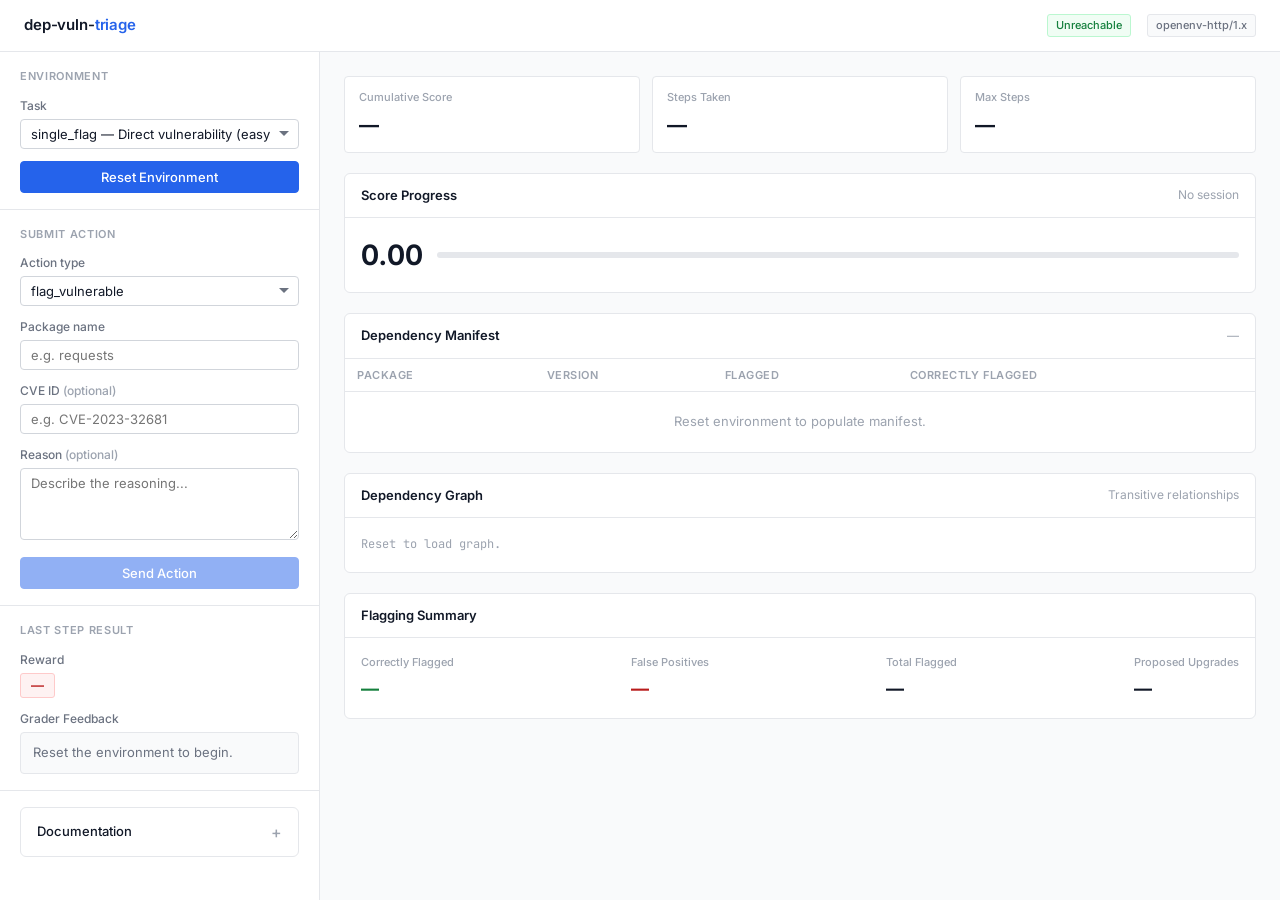
==== static/index.html @ 8ed57beb "feat: complete enterprise UI rebuild and clean routes" ====
<!DOCTYPE html>
<html lang="en">
<head>
  <meta charset="UTF-8" />
  <meta name="viewport" content="width=device-width, initial-scale=1.0" />
  <title>dep-vuln-triage | Dependency Vulnerability Triage</title>
  <meta name="description" content="Interactive dashboard for the dep-vuln-triage OpenEnv environment. Triage dependency vulnerabilities, trace transitive risks, and propose remediation plans." />
  <link rel="preconnect" href="https://fonts.googleapis.com" />
  <link href="https://fonts.googleapis.com/css2?family=Inter:wght@400;500;600;700&family=JetBrains+Mono:wght@400;500&display=swap" rel="stylesheet" />
  <link rel="stylesheet" href="/static/style.css" />
</head>
<body>

<header class="app-header">
  <div class="logo">dep-vuln-<span>triage</span></div>
  <div class="header-meta">
    <span class="badge ok" id="health-badge">Checking...</span>
    <span class="badge" id="env-badge">openenv-http/1.x</span>
  </div>
</header>

<div class="app-layout">

  <!-- Sidebar -->
  <aside class="sidebar">

    <div class="section">
      <div class="section-title">Environment</div>
      <div class="form-row">
        <label for="task-select">Task</label>
        <select id="task-select">
          <option value="single_flag">single_flag — Direct vulnerability (easy)</option>
          <option value="transitive_trace">transitive_trace — Transitive graph (medium)</option>
          <option value="minimal_upgrade">minimal_upgrade — Remediation planning (hard)</option>
        </select>
      </div>
      <button class="btn btn-primary btn-full" id="btn-reset" onclick="resetEnv()">Reset Environment</button>
      <div id="error-banner" class="error-banner mt-12"></div>
    </div>

    <div class="section">
      <div class="section-title">Submit Action</div>
      <div class="form-row">
        <label for="action-type">Action type</label>
        <select id="action-type" onchange="onActionTypeChange()">
          <option value="flag_vulnerable">flag_vulnerable</option>
          <option value="trace_dependency">trace_dependency</option>
          <option value="propose_upgrade">propose_upgrade</option>
          <option value="mark_safe">mark_safe</option>
          <option value="submit">submit</option>
        </select>
      </div>
      <div class="form-row" id="row-package">
        <label for="action-package">Package name</label>
        <input type="text" id="action-package" placeholder="e.g. requests" />
      </div>
      <div class="form-row hidden" id="row-version">
        <label for="action-version">Proposed version</label>
        <input type="text" id="action-version" placeholder="e.g. 2.31.0" />
      </div>
      <div class="form-row">
        <label for="action-cve">CVE ID <span class="text-muted">(optional)</span></label>
        <input type="text" id="action-cve" placeholder="e.g. CVE-2023-32681" />
      </div>
      <div class="form-row">
        <label for="action-reason">Reason <span class="text-muted">(optional)</span></label>
        <textarea id="action-reason" placeholder="Describe the reasoning..."></textarea>
      </div>
      <button class="btn btn-primary btn-full" id="btn-step" onclick="sendStep()" disabled>Send Action</button>
    </div>

    <div class="section">
      <div class="section-title">Last Step Result</div>
      <div class="form-row">
        <label>Reward</label>
        <span class="reward-chip reward-low" id="reward-chip">—</span>
      </div>
      <div class="form-row">
        <label>Grader Feedback</label>
        <div class="feedback-box" id="feedback-box">Reset the environment to begin.</div>
      </div>
    </div>

    <div class="section">
      <details>
        <summary>Documentation</summary>
        <div class="docs-body">
          <p class="text-sm text-muted mt-8">Three tasks of increasing difficulty. Each episode ends on <code>submit</code> or when max steps reached.</p>
          <table class="docs-table mt-12">
            <thead><tr><th>Action</th><th>Description</th></tr></thead>
            <tbody>
              <tr><td>flag_vulnerable</td><td>Mark a package as vulnerable. +0.35 if correct, -0.15 if false positive.</td></tr>
              <tr><td>trace_dependency</td><td>Reveal transitive dependencies of a package.</td></tr>
              <tr><td>propose_upgrade</td><td>Suggest a minimum safe version. +0.30 if valid.</td></tr>
              <tr><td>mark_safe</td><td>Mark package as not vulnerable.</td></tr>
              <tr><td>submit</td><td>End episode and collect completion bonus (up to +0.20).</td></tr>
            </tbody>
          </table>
        </div>
      </details>
    </div>

  </aside>

  <!-- Main -->
  <main class="main-content">

    <!-- Episode done banner -->
    <div class="episode-done-banner" id="episode-done-banner">
      Episode complete. Reset to start another session.
    </div>

    <!-- Stats -->
    <div class="stats-grid">
      <div class="stat-cell">
        <div class="stat-label">Cumulative Score</div>
        <div class="stat-value" id="stat-score">—</div>
      </div>
      <div class="stat-cell">
        <div class="stat-label">Steps Taken</div>
        <div class="stat-value" id="stat-steps">—</div>
      </div>
      <div class="stat-cell">
        <div class="stat-label">Max Steps</div>
        <div class="stat-value" id="stat-maxsteps">—</div>
      </div>
    </div>

    <!-- Score progress -->
    <div class="card">
      <div class="card-header">
        <span class="card-title">Score Progress</span>
        <span class="text-muted text-sm" id="score-label">No session</span>
      </div>
      <div class="card-body">
        <div class="score-row">
          <span class="score-number" id="score-display">0.00</span>
          <div class="score-bar-track">
            <div class="score-bar-fill low" id="score-bar" style="width:0%"></div>
          </div>
        </div>
      </div>
    </div>

    <!-- Manifest table -->
    <div class="card">
      <div class="card-header">
        <span class="card-title">Dependency Manifest</span>
        <span class="text-muted text-sm" id="manifest-task-label">—</span>
      </div>
      <div class="card-body" style="padding:0">
        <table class="data-table" id="manifest-table">
          <thead>
            <tr>
              <th>Package</th>
              <th>Version</th>
              <th>Flagged</th>
              <th>Correctly Flagged</th>
            </tr>
          </thead>
          <tbody id="manifest-body">
            <tr><td colspan="4" class="text-muted" style="padding:20px;text-align:center">Reset environment to populate manifest.</td></tr>
          </tbody>
        </table>
      </div>
    </div>

    <!-- Dependency tree (for transitive tasks) -->
    <div class="card" id="dep-tree-card">
      <div class="card-header">
        <span class="card-title">Dependency Graph</span>
        <span class="text-muted text-sm">Transitive relationships</span>
      </div>
      <div class="card-body">
        <div class="dep-tree" id="dep-tree-body">
          <span class="text-muted">Reset to load graph.</span>
        </div>
      </div>
    </div>

    <!-- False positives -->
    <div class="card">
      <div class="card-header">
        <span class="card-title">Flagging Summary</span>
      </div>
      <div class="card-body">
        <div class="flex-between">
          <div>
            <div class="stat-label">Correctly Flagged</div>
            <div style="font-size:18px;font-weight:700;color:var(--green)" id="stat-correct">—</div>
          </div>
          <div>
            <div class="stat-label">False Positives</div>
            <div style="font-size:18px;font-weight:700;color:var(--red)" id="stat-fp">—</div>
          </div>
          <div>
            <div class="stat-label">Total Flagged</div>
            <div style="font-size:18px;font-weight:700;" id="stat-total-flagged">—</div>
          </div>
          <div>
            <div class="stat-label">Proposed Upgrades</div>
            <div style="font-size:18px;font-weight:700;" id="stat-upgrades">—</div>
          </div>
        </div>
      </div>
    </div>

  </main>
</div>

<script src="/static/script.js"></script>
</body>
</html>
---- static/style.css ----
*, *::before, *::after { box-sizing: border-box; margin: 0; padding: 0; }

:root {
  --font: 'Inter', -apple-system, BlinkMacSystemFont, 'Segoe UI', Helvetica, Arial, sans-serif;
  --mono: 'JetBrains Mono', 'SF Mono', 'Fira Code', 'Consolas', monospace;
  --bg: #f9fafb;
  --surface: #ffffff;
  --border: #e5e7eb;
  --border-strong: #d1d5db;
  --text: #111827;
  --text-secondary: #6b7280;
  --text-muted: #9ca3af;
  --accent: #2563eb;
  --accent-hover: #1d4ed8;
  --accent-light: #eff6ff;
  --green: #15803d;
  --green-bg: #f0fdf4;
  --green-border: #bbf7d0;
  --orange: #c2410c;
  --orange-bg: #fff7ed;
  --red: #b91c1c;
  --red-bg: #fef2f2;
  --radius: 4px;
  --shadow: 0 1px 3px rgba(0,0,0,0.08);
}

html, body { height: 100%; }

body {
  font-family: var(--font);
  font-size: 14px;
  line-height: 1.5;
  color: var(--text);
  background: var(--bg);
}

/* ---------- Layout ---------- */
.app-header {
  background: var(--surface);
  border-bottom: 1px solid var(--border);
  padding: 0 24px;
  height: 52px;
  display: flex;
  align-items: center;
  justify-content: space-between;
  position: sticky;
  top: 0;
  z-index: 10;
}

.app-header .logo {
  font-size: 15px;
  font-weight: 600;
  color: var(--text);
  letter-spacing: -0.01em;
}

.app-header .logo span {
  color: var(--accent);
}

.header-meta {
  display: flex;
  align-items: center;
  gap: 16px;
}

.badge {
  font-size: 11px;
  font-weight: 500;
  padding: 2px 8px;
  border-radius: 3px;
  border: 1px solid var(--border);
  color: var(--text-secondary);
  background: var(--bg);
}

.badge.ok { color: var(--green); background: var(--green-bg); border-color: var(--green-border); }

.app-layout {
  display: grid;
  grid-template-columns: 320px 1fr;
  gap: 0;
  height: calc(100vh - 52px);
  overflow: hidden;
}

.sidebar {
  background: var(--surface);
  border-right: 1px solid var(--border);
  display: flex;
  flex-direction: column;
  overflow-y: auto;
}

.main-content {
  overflow-y: auto;
  padding: 24px;
  display: flex;
  flex-direction: column;
  gap: 20px;
}

/* ---------- Sections ---------- */
.section {
  padding: 16px 20px;
  border-bottom: 1px solid var(--border);
}

.section:last-child { border-bottom: none; }

.section-title {
  font-size: 11px;
  font-weight: 600;
  text-transform: uppercase;
  letter-spacing: 0.06em;
  color: var(--text-muted);
  margin-bottom: 12px;
}

/* ---------- Form controls ---------- */
label {
  display: block;
  font-size: 12px;
  font-weight: 500;
  color: var(--text-secondary);
  margin-bottom: 4px;
}

input[type="text"], select, textarea {
  width: 100%;
  font-family: var(--font);
  font-size: 13px;
  color: var(--text);
  background: var(--surface);
  border: 1px solid var(--border-strong);
  border-radius: var(--radius);
  padding: 6px 10px;
  transition: border-color 0.15s;
  outline: none;
  appearance: none;
}

input[type="text"]:focus, select:focus, textarea:focus {
  border-color: var(--accent);
  box-shadow: 0 0 0 3px rgba(37, 99, 235, 0.08);
}

select { cursor: pointer; background-image: url("data:image/svg+xml,%3Csvg xmlns='http://www.w3.org/2000/svg' width='12' height='12' viewBox='0 0 12 12'%3E%3Cpath fill='%236b7280' d='M6 8L1 3h10z'/%3E%3C/svg%3E"); background-repeat: no-repeat; background-position: right 8px center; padding-right: 28px; }

textarea { resize: vertical; min-height: 72px; font-size: 13px; }

.form-row { margin-bottom: 12px; }

.form-row:last-child { margin-bottom: 0; }

/* ---------- Buttons ---------- */
.btn {
  font-family: var(--font);
  font-size: 13px;
  font-weight: 500;
  padding: 7px 14px;
  border-radius: var(--radius);
  cursor: pointer;
  border: 1px solid transparent;
  transition: background 0.12s, border-color 0.12s, opacity 0.12s;
  outline: none;
}

.btn:disabled { opacity: 0.5; cursor: not-allowed; }

.btn-primary {
  background: var(--accent);
  color: #fff;
  border-color: var(--accent);
}
.btn-primary:hover:not(:disabled) { background: var(--accent-hover); border-color: var(--accent-hover); }

.btn-secondary {
  background: var(--surface);
  color: var(--text);
  border-color: var(--border-strong);
}
.btn-secondary:hover:not(:disabled) { background: var(--bg); }

.btn-full { width: 100%; }

/* ---------- Cards ---------- */
.card {
  background: var(--surface);
  border: 1px solid var(--border);
  border-radius: 6px;
}

.card-header {
  padding: 12px 16px;
  border-bottom: 1px solid var(--border);
  display: flex;
  align-items: center;
  justify-content: space-between;
}

.card-title {
  font-size: 13px;
  font-weight: 600;
  color: var(--text);
}

.card-body { padding: 16px; }

/* ---------- Table ---------- */
.data-table {
  width: 100%;
  border-collapse: collapse;
  font-size: 13px;
}

.data-table th {
  text-align: left;
  padding: 8px 12px;
  font-size: 11px;
  font-weight: 600;
  text-transform: uppercase;
  letter-spacing: 0.05em;
  color: var(--text-muted);
  border-bottom: 1px solid var(--border);
}

.data-table td {
  padding: 9px 12px;
  border-bottom: 1px solid var(--border);
  vertical-align: top;
}

.data-table tr:last-child td { border-bottom: none; }

.data-table tr:hover td { background: var(--bg); }

.mono { font-family: var(--mono); font-size: 12px; }

/* ---------- Status indicators ---------- */
.status-flag { font-size: 12px; font-weight: 500; }
.status-ok { color: var(--green); }
.status-warn { color: var(--red); }
.status-neutral { color: var(--text-muted); }

/* ---------- Score bar ---------- */
.score-row {
  display: flex;
  align-items: center;
  gap: 12px;
}

.score-number {
  font-size: 28px;
  font-weight: 700;
  font-variant-numeric: tabular-nums;
  color: var(--text);
  min-width: 64px;
}

.score-bar-track {
  flex: 1;
  height: 6px;
  background: var(--border);
  border-radius: 3px;
  overflow: hidden;
}

.score-bar-fill {
  height: 100%;
  border-radius: 3px;
  background: var(--accent);
  transition: width 0.3s ease;
}

.score-bar-fill.good { background: var(--green); }
.score-bar-fill.mid { background: #d97706; }
.score-bar-fill.low { background: var(--red); }

/* ---------- Reward bubble ---------- */
.reward-chip {
  display: inline-block;
  padding: 2px 10px;
  border-radius: 3px;
  font-size: 13px;
  font-weight: 600;
  font-variant-numeric: tabular-nums;
}

.reward-high { background: var(--green-bg); color: var(--green); border: 1px solid var(--green-border); }
.reward-mid { background: var(--orange-bg); color: var(--orange); border: 1px solid #fed7aa; }
.reward-low { background: var(--red-bg); color: var(--red); border: 1px solid #fecaca; }

/* ---------- Feedback box ---------- */
.feedback-box {
  padding: 10px 12px;
  border-radius: var(--radius);
  font-size: 13px;
  border: 1px solid var(--border);
  background: var(--bg);
  color: var(--text-secondary);
  min-height: 40px;
}

.feedback-box.has-content { color: var(--text); }

/* ---------- Error banner ---------- */
.error-banner {
  display: none;
  padding: 10px 14px;
  background: var(--red-bg);
  border: 1px solid #fecaca;
  border-radius: var(--radius);
  color: var(--red);
  font-size: 13px;
}

.error-banner.visible { display: block; }

/* ---------- Stats row ---------- */
.stats-grid {
  display: grid;
  grid-template-columns: repeat(3, 1fr);
  gap: 12px;
}

.stat-cell {
  padding: 12px 14px;
  border: 1px solid var(--border);
  border-radius: var(--radius);
  background: var(--surface);
}

.stat-label { font-size: 11px; font-weight: 500; color: var(--text-muted); margin-bottom: 4px; }
.stat-value { font-size: 20px; font-weight: 700; color: var(--text); font-variant-numeric: tabular-nums; }

/* ---------- Dep tree ---------- */
.dep-tree { font-family: var(--mono); font-size: 12px; line-height: 1.8; }
.dep-tree .pkg { color: var(--text); }
.dep-tree .child { padding-left: 20px; color: var(--text-secondary); }
.dep-tree .child::before { content: "- "; color: var(--text-muted); }

/* ---------- Episode done banner ---------- */
.episode-done-banner {
  display: none;
  padding: 10px 14px;
  background: var(--accent-light);
  border: 1px solid #bfdbfe;
  border-radius: var(--radius);
  color: var(--accent);
  font-size: 13px;
  font-weight: 500;
}

.episode-done-banner.visible { display: block; }

/* ---------- Collapsible docs ---------- */
details { border: 1px solid var(--border); border-radius: 6px; overflow: hidden; }
details summary {
  padding: 12px 16px;
  font-size: 13px;
  font-weight: 500;
  cursor: pointer;
  user-select: none;
  color: var(--text);
  list-style: none;
  display: flex;
  align-items: center;
  justify-content: space-between;
}
details summary::after { content: "+"; color: var(--text-muted); font-size: 16px; }
details[open] summary::after { content: "-"; }
details .docs-body { padding: 0 16px 16px; background: var(--surface); }

.docs-table { width: 100%; border-collapse: collapse; font-size: 12px; margin-top: 8px; }
.docs-table th { text-align: left; padding: 6px 10px; background: var(--bg); border: 1px solid var(--border); font-weight: 600; color: var(--text-secondary); }
.docs-table td { padding: 6px 10px; border: 1px solid var(--border); color: var(--text); vertical-align: top; }
.docs-table td:first-child { font-family: var(--mono); font-size: 11px; white-space: nowrap; }

/* ---------- Misc ---------- */
.hidden { display: none !important; }
.text-muted { color: var(--text-muted); }
.text-sm { font-size: 12px; }
.mt-8 { margin-top: 8px; }
.mt-12 { margin-top: 12px; }
.flex-between { display: flex; align-items: center; justify-content: space-between; }
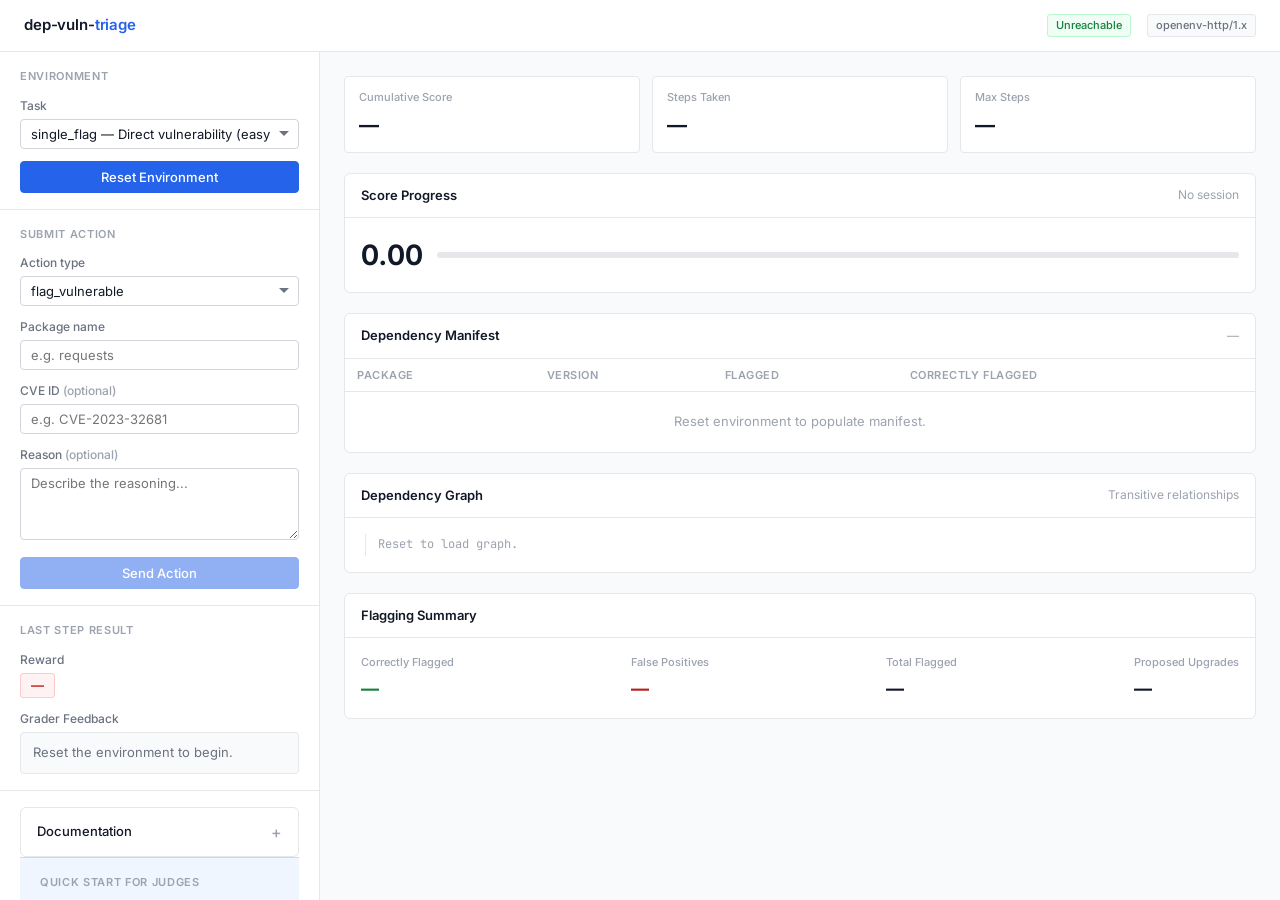
==== commit 9fcaef0c: "feat: complete judge-facing UI overhaul with interactive guides and hidden dependencies" ====
--- a/static/index.html
+++ b/static/index.html
@@ -98,6 +98,14 @@
           </table>
         </div>
       </details>
+    <div class="section judge-guide">
+      <div class="section-title">Quick Start for Judges</div>
+      <div class="guide-steps">
+        <div class="step"><span>1</span> <strong>Reset:</strong> Choose <code>transitive_trace</code> & Reset.</div>
+        <div class="step"><span>2</span> <strong>Trace:</strong> Action: <code>trace_dependency</code>, Package: <code>flask</code>.</div>
+        <div class="step"><span>3</span> <strong>See Graph:</strong> Watch the graph reveal below.</div>
+        <div class="step"><span>4</span> <strong>Flag:</strong> Found vulnerability? Action: <code>flag_vulnerable</code>, Package: <code>werkzeug</code>.</div>
+      </div>
     </div>
 
   </aside>
--- a/static/style.css
+++ b/static/style.css
@@ -378,6 +378,93 @@
 .docs-table td { padding: 6px 10px; border: 1px solid var(--border); color: var(--text); vertical-align: top; }
 .docs-table td:first-child { font-family: var(--mono); font-size: 11px; white-space: nowrap; }
 
+/* ---------- Judge Guide ---------- */
+.judge-guide {
+  background: var(--accent-light) !important;
+  border-top: 1px solid #bfdbfe;
+  border-bottom: 1px solid #bfdbfe !important;
+}
+
+.guide-steps {
+  display: flex;
+  flex-direction: column;
+  gap: 8px;
+  margin-top: 8px;
+}
+
+.guide-steps .step {
+  font-size: 12px;
+  line-height: 1.4;
+  color: var(--text-secondary);
+  display: flex;
+  gap: 8px;
+}
+
+.guide-steps .step span {
+  flex-shrink: 0;
+  width: 16px;
+  height: 16px;
+  background: var(--accent);
+  color: white;
+  font-size: 10px;
+  font-weight: 700;
+  display: flex;
+  align-items: center;
+  justify-content: center;
+  border-radius: 50%;
+}
+
+/* ---------- Dep tree tree-lines ---------- */
+.dep-tree {
+  position: relative;
+  border-left: 1px solid var(--border);
+  padding-left: 12px;
+  margin-left: 4px;
+}
+
+.dep-tree .pkg {
+  font-weight: 600;
+  color: var(--text);
+  position: relative;
+  margin-top: 12px;
+}
+
+.dep-tree .pkg:first-child { margin-top: 0; }
+
+.dep-tree .pkg::before {
+  content: "";
+  position: absolute;
+  left: -13px;
+  top: 9px;
+  width: 8px;
+  border-bottom: 1px solid var(--border);
+}
+
+.dep-tree .child {
+  padding-left: 20px;
+  color: var(--text-secondary);
+  position: relative;
+}
+
+.dep-tree .child::before {
+  content: "";
+  position: absolute;
+  left: -8px;
+  top: 9px;
+  width: 12px;
+  border-bottom: 1px solid var(--border);
+}
+
+.graph-highlight {
+  animation: highlight-pulse 2s ease;
+}
+
+@keyframes highlight-pulse {
+  0% { box-shadow: 0 0 0 0 rgba(37, 99, 235, 0.4); }
+  70% { box-shadow: 0 0 0 10px rgba(37, 99, 235, 0); }
+  100% { box-shadow: 0 0 0 0 rgba(37, 99, 235, 0); }
+}
+
 /* ---------- Misc ---------- */
 .hidden { display: none !important; }
 .text-muted { color: var(--text-muted); }
@@ -385,3 +472,29 @@
 .mt-8 { margin-top: 8px; }
 .mt-12 { margin-top: 12px; }
 .flex-between { display: flex; align-items: center; justify-content: space-between; }
+
+/* ---------- Responsiveness ---------- */
+@media (max-width: 900px) {
+  .app-layout {
+    grid-template-columns: 1fr;
+    height: auto;
+    overflow-y: visible;
+  }
+  .sidebar {
+    border-right: none;
+    border-bottom: 1px solid var(--border);
+    max-height: none;
+    overflow-y: visible;
+  }
+  .main-content {
+    overflow-y: visible;
+    padding: 16px;
+  }
+  .stats-grid {
+    grid-template-columns: 1fr;
+  }
+  .flex-between {
+    flex-wrap: wrap;
+    gap: 16px;
+  }
+}
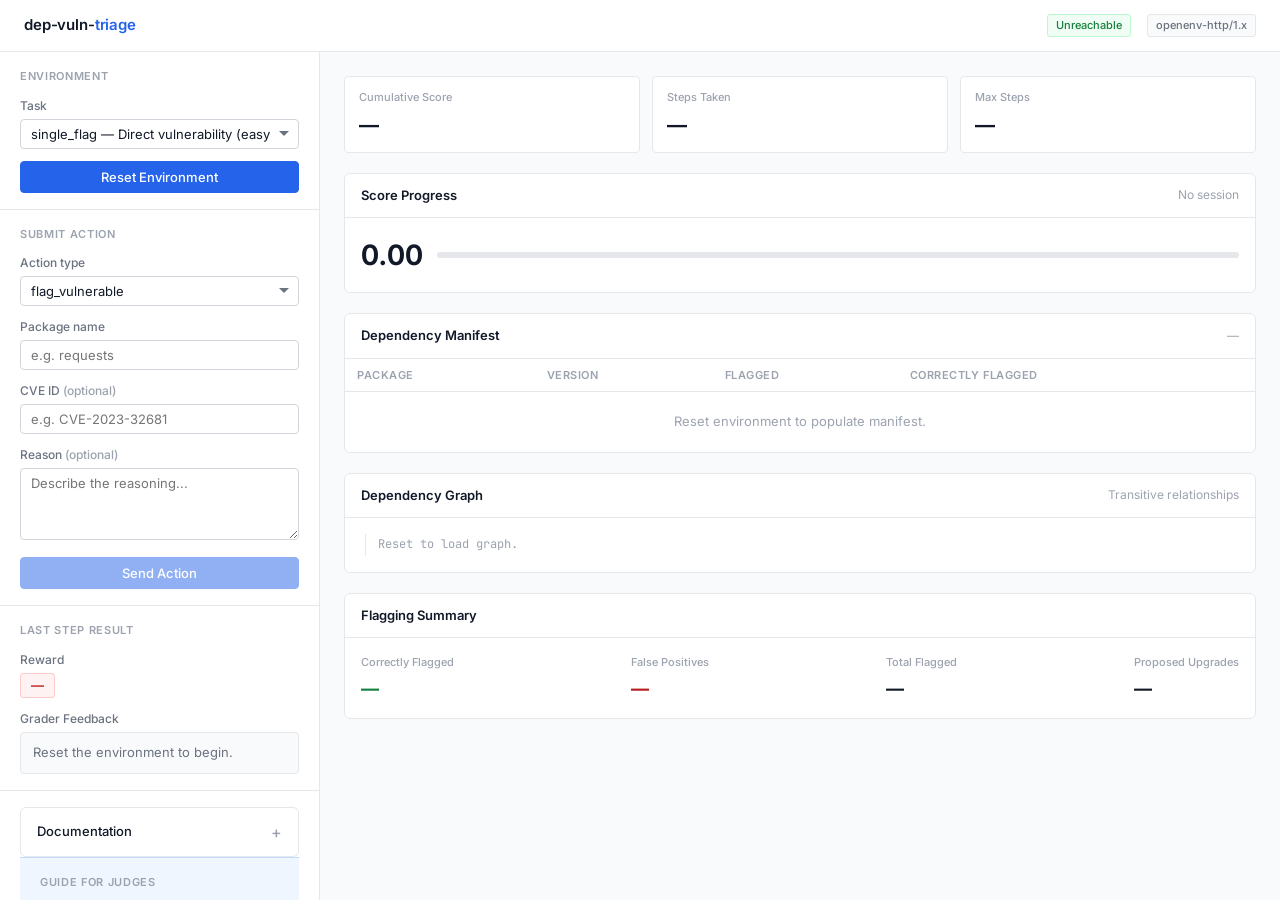
==== commit 297683a9: "fix: internal server error on reset due to JSONResponse format and UI alignment" ====
--- a/static/index.html
+++ b/static/index.html
@@ -99,13 +99,15 @@
         </div>
       </details>
     <div class="section judge-guide">
-      <div class="section-title">Quick Start for Judges</div>
-      <div class="guide-steps">
-        <div class="step"><span>1</span> <strong>Reset:</strong> Choose <code>transitive_trace</code> & Reset.</div>
-        <div class="step"><span>2</span> <strong>Trace:</strong> Action: <code>trace_dependency</code>, Package: <code>flask</code>.</div>
-        <div class="step"><span>3</span> <strong>See Graph:</strong> Watch the graph reveal below.</div>
-        <div class="step"><span>4</span> <strong>Flag:</strong> Found vulnerability? Action: <code>flag_vulnerable</code>, Package: <code>werkzeug</code>.</div>
-      </div>
+      <div class="section-title">Guide for Judges</div>
+      <table class="guide-table">
+        <thead><tr><th>Task</th><th>Action</th><th>Target</th><th>Pts</th></tr></thead>
+        <tbody>
+          <tr><td>single_flag</td><td>flag</td><td>requests</td><td>+0.35</td></tr>
+          <tr><td>transitive</td><td>trace</td><td>flask</td><td>+0.20</td></tr>
+          <tr><td>transitive</td><td>flag</td><td>werkzeug</td><td>+0.35</td></tr>
+        </tbody>
+      </table>
     </div>
 
   </aside>
--- a/static/style.css
+++ b/static/style.css
@@ -413,6 +413,28 @@
   justify-content: center;
   border-radius: 50%;
 }
+
+.guide-table {
+  width: 100%;
+  border-collapse: collapse;
+  font-size: 11px;
+}
+
+.guide-table th {
+  text-align: left;
+  padding: 4px 8px;
+  background: rgba(37, 99, 235, 0.1);
+  color: var(--accent);
+  border-bottom: 1px solid #bfdbfe;
+}
+
+.guide-table td {
+  padding: 4px 8px;
+  border-bottom: 1px solid #bfdbfe;
+  color: var(--text-secondary);
+}
+
+.guide-table tr:last-child td { border-bottom: none; }
 
 /* ---------- Dep tree tree-lines ---------- */
 .dep-tree {
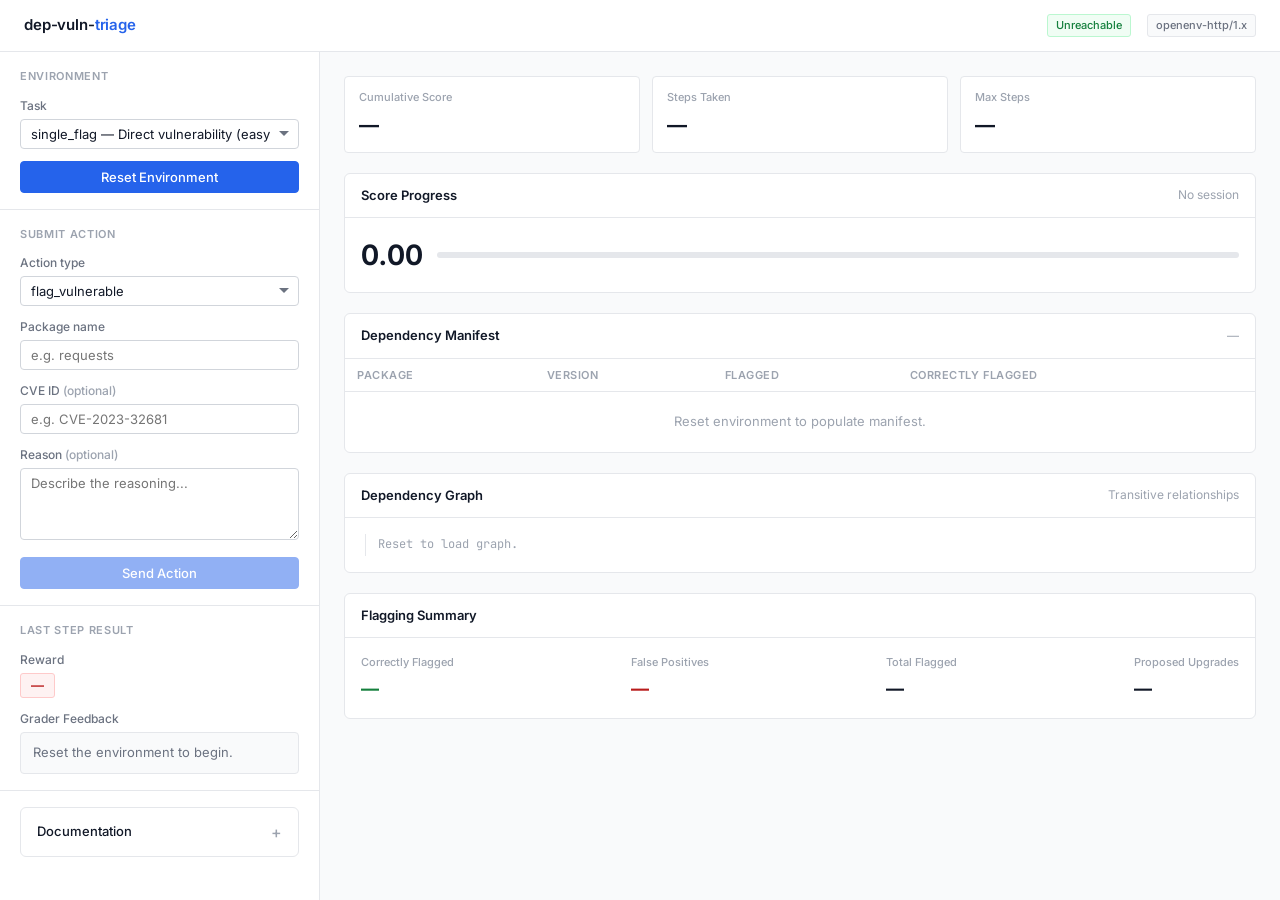
==== commit fb25126d: "fix: removed judge guide and polished dependency tree visuals" ====
--- a/static/index.html
+++ b/static/index.html
@@ -98,17 +98,6 @@
           </table>
         </div>
       </details>
-    <div class="section judge-guide">
-      <div class="section-title">Guide for Judges</div>
-      <table class="guide-table">
-        <thead><tr><th>Task</th><th>Action</th><th>Target</th><th>Pts</th></tr></thead>
-        <tbody>
-          <tr><td>single_flag</td><td>flag</td><td>requests</td><td>+0.35</td></tr>
-          <tr><td>transitive</td><td>trace</td><td>flask</td><td>+0.20</td></tr>
-          <tr><td>transitive</td><td>flag</td><td>werkzeug</td><td>+0.35</td></tr>
-        </tbody>
-      </table>
-    </div>
 
   </aside>
 
--- a/static/style.css
+++ b/static/style.css
@@ -414,28 +414,6 @@
   border-radius: 50%;
 }
 
-.guide-table {
-  width: 100%;
-  border-collapse: collapse;
-  font-size: 11px;
-}
-
-.guide-table th {
-  text-align: left;
-  padding: 4px 8px;
-  background: rgba(37, 99, 235, 0.1);
-  color: var(--accent);
-  border-bottom: 1px solid #bfdbfe;
-}
-
-.guide-table td {
-  padding: 4px 8px;
-  border-bottom: 1px solid #bfdbfe;
-  color: var(--text-secondary);
-}
-
-.guide-table tr:last-child td { border-bottom: none; }
-
 /* ---------- Dep tree tree-lines ---------- */
 .dep-tree {
   position: relative;
@@ -471,10 +449,18 @@
 .dep-tree .child::before {
   content: "";
   position: absolute;
-  left: -8px;
+  left: -13px;
   top: 9px;
   width: 12px;
   border-bottom: 1px solid var(--border);
+}
+
+.dep-tree .pkg {
+  font-weight: 600;
+  color: var(--text);
+  position: relative;
+  margin-top: 8px;
+  padding-left: 4px;
 }
 
 .graph-highlight {
